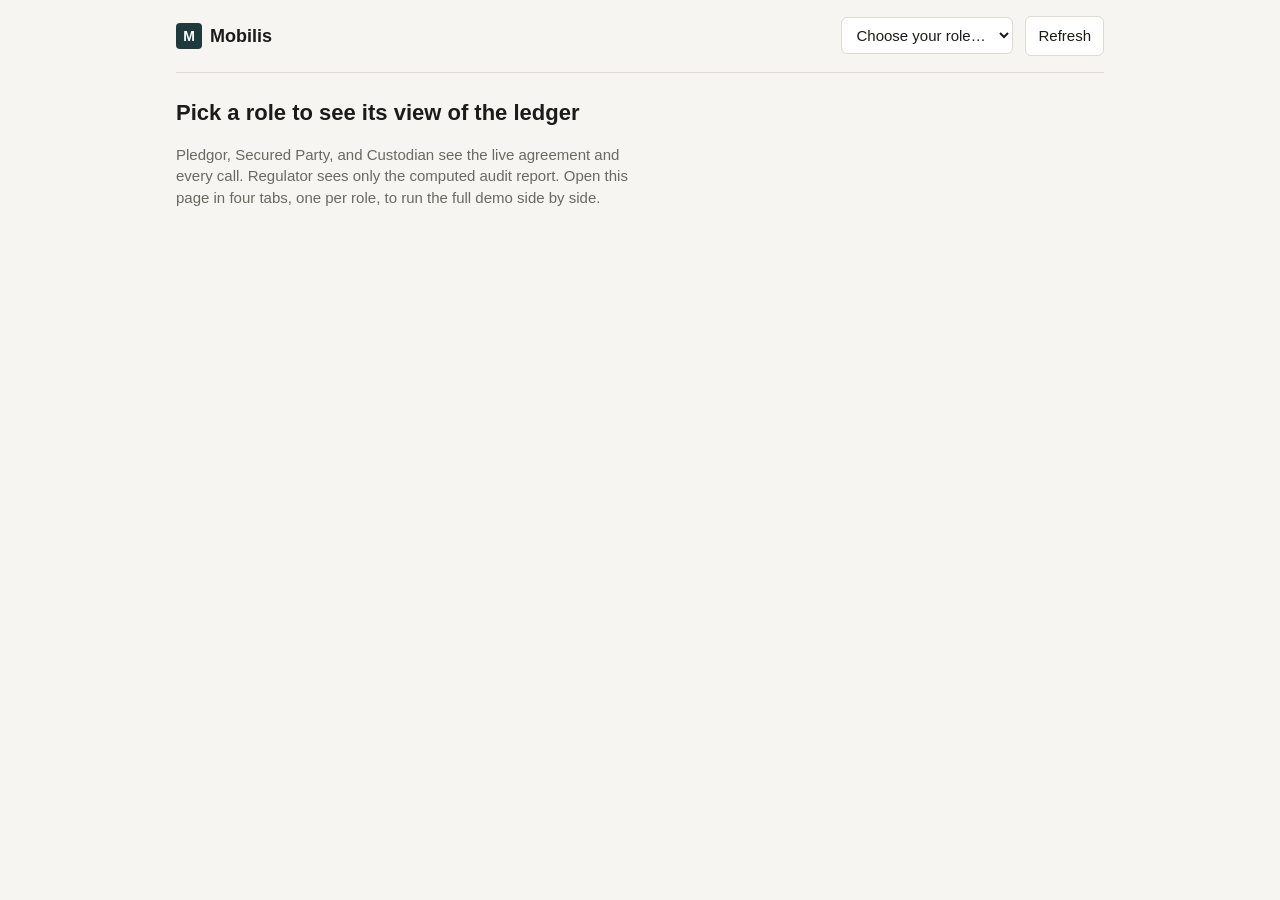
==== ui/index.html @ f4cd31e3 "Initial commit: Mobilis collateral mobility engine Daml model for an atomic, privacy-preserving coll" ====
<!doctype html>
<html lang="en">
<head>
<meta charset="utf-8">
<meta name="viewport" content="width=device-width, initial-scale=1">
<title>Mobilis</title>
<link rel="stylesheet" href="styles.css">
</head>
<body>
<div id="app"></div>
<script src="config.js"></script>
<script src="app.js"></script>
</body>
</html>
---- ui/styles.css ----
:root {
  --bg: #f6f5f2;
  --surface: #ffffff;
  --border: #dedad2;
  --text: #1c1b19;
  --muted: #6b6860;
  --accent: #1f3a3d;
  --accent-soft: #e4ece9;
  --warning-bg: #fbe9e2;
  --warning-text: #8a3b1f;
  --mono: "SF Mono", "Consolas", "Liberation Mono", monospace;
  --sans: -apple-system, "Segoe UI", Roboto, Helvetica, Arial, sans-serif;

  --pledgor: #1f5c4d;
  --securedparty: #2b4c7e;
  --custodian: #6a4a1f;
  --regulator: #6b2b5e;
}

* { box-sizing: border-box; }

html, body {
  margin: 0;
  background: var(--bg);
  color: var(--text);
  font-family: var(--sans);
  font-size: 15px;
  line-height: 1.45;
}

#app {
  max-width: 960px;
  margin: 0 auto;
  padding: 0 16px 48px;
}

/* ---- top bar ---- */

.role-bar {
  display: flex;
  align-items: center;
  gap: 12px;
  padding: 16px 0;
  flex-wrap: wrap;
  border-bottom: 1px solid var(--border);
  margin-bottom: 20px;
  position: sticky;
  top: 0;
  background: var(--bg);
  z-index: 10;
}

.brand {
  display: flex;
  align-items: center;
  gap: 8px;
  font-weight: 600;
  font-size: 18px;
  margin-right: auto;
}

.brand-mark {
  display: inline-flex;
  align-items: center;
  justify-content: center;
  width: 26px;
  height: 26px;
  background: var(--accent);
  color: #fff;
  font-size: 14px;
  font-weight: 700;
  border-radius: 4px;
}

.role-select {
  font: inherit;
  padding: 8px 10px;
  border: 1px solid var(--border);
  border-radius: 6px;
  background: var(--surface);
  color: var(--text);
  min-width: 160px;
}

.refresh-btn {
  font: inherit;
  padding: 8px 12px;
  border: 1px solid var(--border);
  border-radius: 6px;
  background: var(--surface);
  color: var(--text);
  cursor: pointer;
}

.refresh-btn:hover { background: var(--accent-soft); }

/* ---- intro / identity ---- */

.intro h1 {
  font-size: 22px;
  margin: 24px 0 8px;
}

.intro p {
  color: var(--muted);
  max-width: 56ch;
}

.identity-bar {
  display: flex;
  align-items: center;
  gap: 10px;
  margin-bottom: 12px;
}

.role-chip {
  display: inline-block;
  padding: 4px 10px;
  border-radius: 999px;
  font-size: 13px;
  font-weight: 600;
  color: #fff;
}

.role-pledgor { background: var(--pledgor); }
.role-securedparty { background: var(--securedparty); }
.role-custodian { background: var(--custodian); }
.role-regulator { background: var(--regulator); }

.busy { color: var(--muted); font-size: 13px; }

.visibility-note {
  font-size: 13px;
  color: var(--muted);
  margin: 0 0 20px;
  padding: 10px 12px;
  background: var(--accent-soft);
  border-radius: 6px;
}

.error {
  background: var(--warning-bg);
  color: var(--warning-text);
  padding: 10px 12px;
  border-radius: 6px;
  margin-bottom: 16px;
  font-size: 14px;
}

/* ---- cards ---- */

.card {
  background: var(--surface);
  border: 1px solid var(--border);
  border-radius: 8px;
  padding: 18px 20px;
  margin-bottom: 16px;
}

.card h2 {
  font-size: 15px;
  text-transform: uppercase;
  letter-spacing: 0.04em;
  color: var(--muted);
  margin: 0 0 14px;
}

.card h3 {
  font-size: 14px;
  margin: 16px 0 8px;
  color: var(--muted);
}

.empty {
  color: var(--muted);
  font-style: italic;
  margin: 0;
}

.hint {
  color: var(--muted);
  font-size: 13px;
  margin: 0 0 12px;
}

/* ---- tables ---- */

table {
  width: 100%;
  border-collapse: collapse;
  font-size: 14px;
}

table.kv th {
  text-align: left;
  color: var(--muted);
  font-weight: 500;
  padding: 4px 12px 4px 0;
  vertical-align: top;
  white-space: nowrap;
}

table.kv td {
  padding: 4px 0;
  word-break: break-word;
}

table.data th {
  text-align: left;
  border-bottom: 1px solid var(--border);
  padding: 6px 8px;
  color: var(--muted);
  font-weight: 500;
}

table.data td {
  padding: 8px;
  border-bottom: 1px solid var(--border);
}

td.num, th.num {
  text-align: right;
  font-family: var(--mono);
}

td.actions {
  display: flex;
  gap: 6px;
  flex-wrap: wrap;
}

/* ---- status ---- */

.status {
  display: inline-block;
  padding: 2px 8px;
  border-radius: 999px;
  font-size: 12px;
  font-weight: 600;
  background: #ece9e3;
  color: var(--text);
}

.status-outstanding { background: #fbf0d9; color: #7a5a10; }
.status-agreed { background: #dff0e6; color: #1f5c3f; }
.status-settled { background: var(--accent-soft); color: var(--accent); }
.status-disputed { background: var(--warning-bg); color: var(--warning-text); }

/* ---- forms ---- */

.form-row {
  display: flex;
  flex-wrap: wrap;
  gap: 8px;
  align-items: center;
  margin-bottom: 10px;
}

.form-row input,
.form-row select {
  font: inherit;
  padding: 7px 9px;
  border: 1px solid var(--border);
  border-radius: 6px;
  background: var(--surface);
  color: var(--text);
  min-width: 0;
  flex: 1 1 120px;
}

.arrow {
  color: var(--muted);
}

.field-label {
  display: block;
  font-size: 12px;
  color: var(--muted);
  margin: 4px 0 6px;
}

textarea.narrative-box {
  width: 100%;
  font: inherit;
  padding: 9px 10px;
  border: 1px solid var(--border);
  border-radius: 6px;
  background: var(--surface);
  color: var(--text);
  resize: vertical;
  margin-bottom: 10px;
}

button.action {
  font: inherit;
  padding: 7px 14px;
  border: 1px solid var(--accent);
  border-radius: 6px;
  background: var(--accent);
  color: #fff;
  cursor: pointer;
  white-space: nowrap;
}

button.action:hover { opacity: 0.9; }

button.action.secondary {
  background: transparent;
  color: var(--accent);
}

/* ---- reports ---- */

.report {
  border-top: 1px solid var(--border);
  padding-top: 14px;
  margin-top: 14px;
}

.report:first-child {
  border-top: none;
  padding-top: 0;
  margin-top: 0;
}

.report-head {
  display: flex;
  justify-content: space-between;
  align-items: baseline;
  margin-bottom: 6px;
}

.muted { color: var(--muted); font-size: 13px; }

.total {
  font-family: var(--mono);
  font-size: 16px;
  margin: 0 0 10px;
}

.warning {
  background: var(--warning-bg);
  color: var(--warning-text);
  padding: 8px 10px;
  border-radius: 6px;
  font-size: 13px;
  margin-top: 10px;
}

.narrative {
  color: var(--muted);
  font-size: 13px;
  margin-top: 10px;
}

/* ---- responsive ---- */

@media (max-width: 640px) {
  #app { padding: 0 12px 32px; }

  .role-bar {
    gap: 8px;
  }

  .brand { font-size: 16px; width: 100%; }

  .role-select { flex: 1 1 auto; }

  table.data, table.data thead, table.data tbody, table.data tr {
    display: block;
    width: 100%;
  }

  table.data thead { display: none; }

  table.data tr {
    border: 1px solid var(--border);
    border-radius: 6px;
    margin-bottom: 8px;
    padding: 8px;
  }

  table.data td {
    display: flex;
    justify-content: space-between;
    gap: 12px;
    border-bottom: none;
    padding: 4px 0;
    text-align: right;
  }

  table.data td::before {
    content: attr(data-label);
    color: var(--muted);
    text-align: left;
    font-weight: 500;
  }

  td.actions {
    justify-content: flex-end;
  }

  .form-row input, .form-row select {
    flex: 1 1 100%;
  }
}

@media (min-width: 641px) and (max-width: 900px) {
  #app { max-width: 100%; padding: 0 24px 40px; }
}
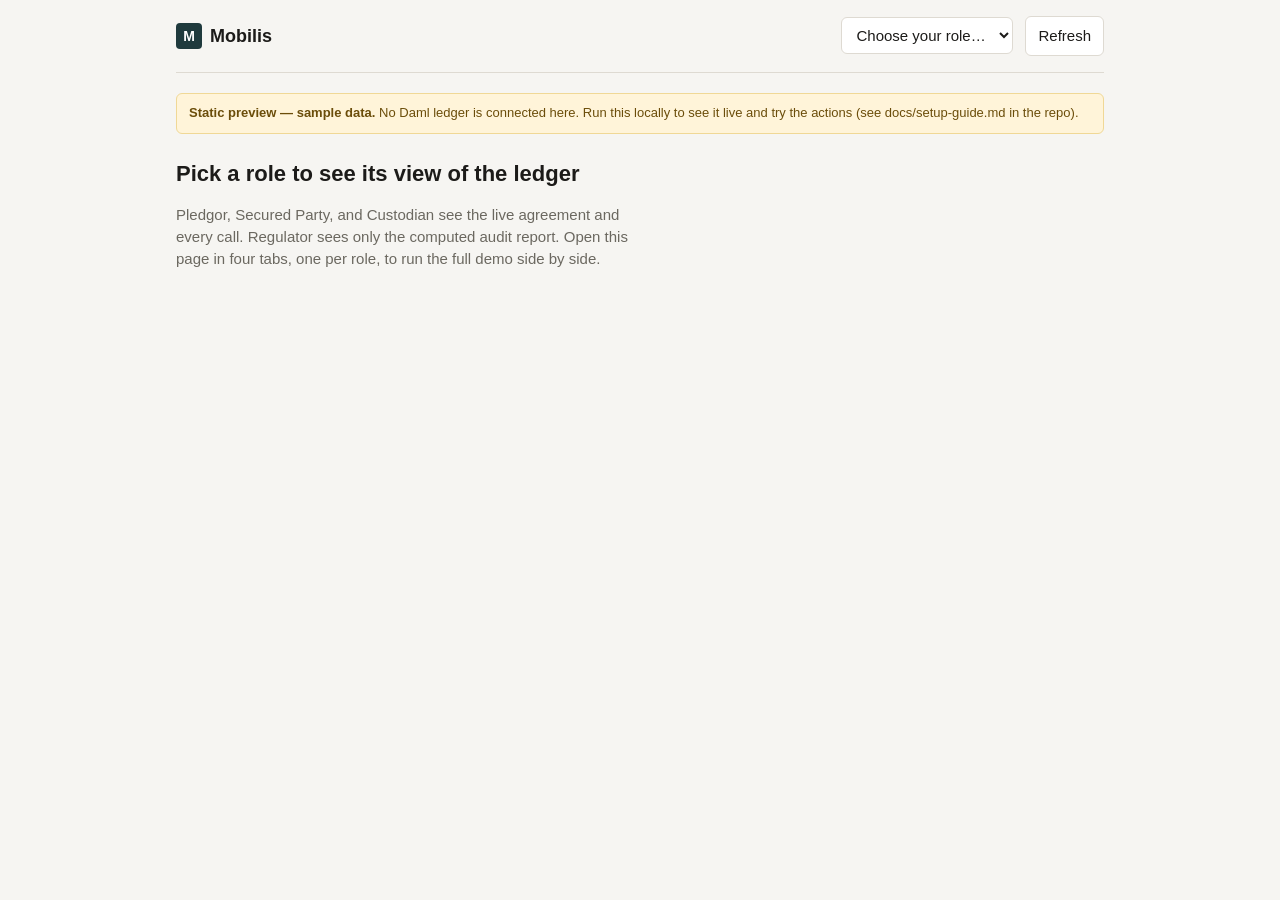
==== commit 90021784: "UI: static sample-data preview for deployments with no live ledger Falls back automatically when the" ====
--- a/ui/index.html
+++ b/ui/index.html
@@ -9,6 +9,7 @@
 <body>
 <div id="app"></div>
 <script src="config.js"></script>
+<script src="sample-data.js"></script>
 <script src="app.js"></script>
 </body>
 </html>
--- a/ui/styles.css
+++ b/ui/styles.css
@@ -138,6 +138,16 @@
   border-radius: 6px;
 }
 
+.preview-banner {
+  background: #fff4d9;
+  color: #6b4d0a;
+  border: 1px solid #f0d896;
+  padding: 10px 12px;
+  border-radius: 6px;
+  margin-bottom: 16px;
+  font-size: 13px;
+}
+
 .error {
   background: var(--warning-bg);
   color: var(--warning-text);
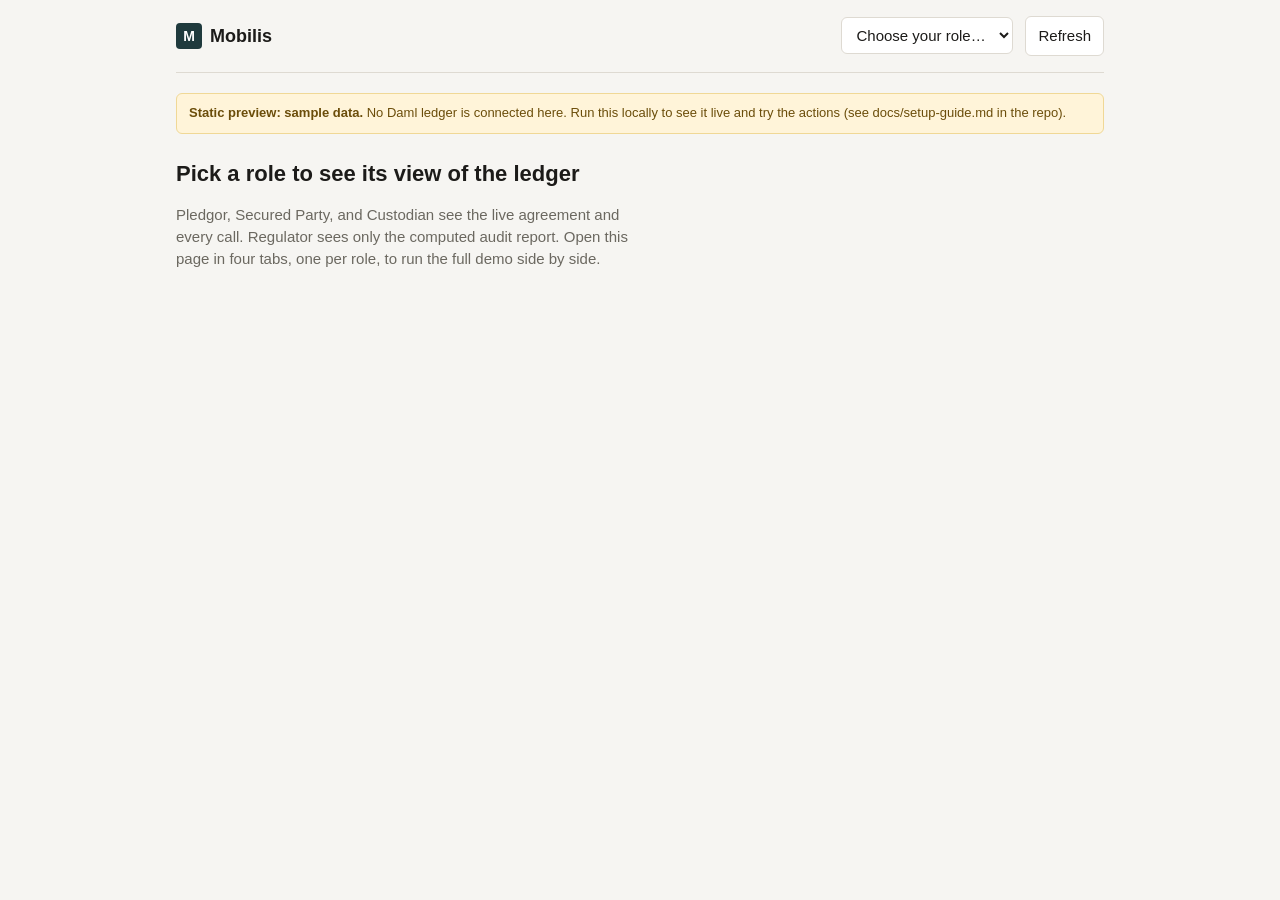
==== commit 9a06ed32: "UI + proxy: coverage view, margin call lifecycle, collateral optimiser Adds a coverage bar and new r" ====
--- a/ui/index.html
+++ b/ui/index.html
@@ -10,6 +10,7 @@
 <div id="app"></div>
 <script src="config.js"></script>
 <script src="sample-data.js"></script>
+<script src="rules.js"></script>
 <script src="app.js"></script>
 </body>
 </html>
--- a/ui/styles.css
+++ b/ui/styles.css
@@ -255,6 +255,69 @@
 .status-agreed { background: #dff0e6; color: #1f5c3f; }
 .status-settled { background: var(--accent-soft); color: var(--accent); }
 .status-disputed { background: var(--warning-bg); color: var(--warning-text); }
+.status-requested { background: #fbf0d9; color: #7a5a10; }
+.status-applied { background: #fbf0d9; color: #7a5a10; }
+.status-fulfilled { background: var(--accent-soft); color: var(--accent); }
+
+/* ---- coverage ---- */
+
+.coverage { margin: 14px 0 6px; }
+
+.coverage-figures {
+  display: flex;
+  flex-wrap: wrap;
+  gap: 6px 16px;
+  font-family: var(--mono);
+  font-size: 13px;
+  margin-bottom: 6px;
+}
+
+.coverage-bar {
+  height: 8px;
+  border-radius: 999px;
+  background: #ece9e3;
+  overflow: hidden;
+}
+
+.coverage-fill { height: 100%; background: var(--accent); }
+.coverage-short .coverage-fill { background: var(--warning-text); }
+
+.preview {
+  align-self: center;
+  font-family: var(--mono);
+  font-size: 12px;
+  color: var(--muted);
+  white-space: nowrap;
+}
+
+/* ---- suggestions ---- */
+
+.suggestion {
+  border: 1px solid var(--accent-soft);
+  border-radius: 8px;
+  padding: 10px 12px;
+  margin-top: 10px;
+}
+
+.suggestion-head {
+  display: flex;
+  flex-wrap: wrap;
+  justify-content: space-between;
+  gap: 8px;
+  align-items: baseline;
+}
+
+.suggestion p { margin: 6px 0 0; font-size: 14px; }
+.suggestion .action { margin-top: 10px; }
+
+.ruled-out {
+  margin: 4px 0 0;
+  padding-left: 18px;
+  font-size: 13px;
+  color: var(--muted);
+}
+
+.form-row .grow { flex: 1 1 220px; }
 
 /* ---- forms ---- */
 
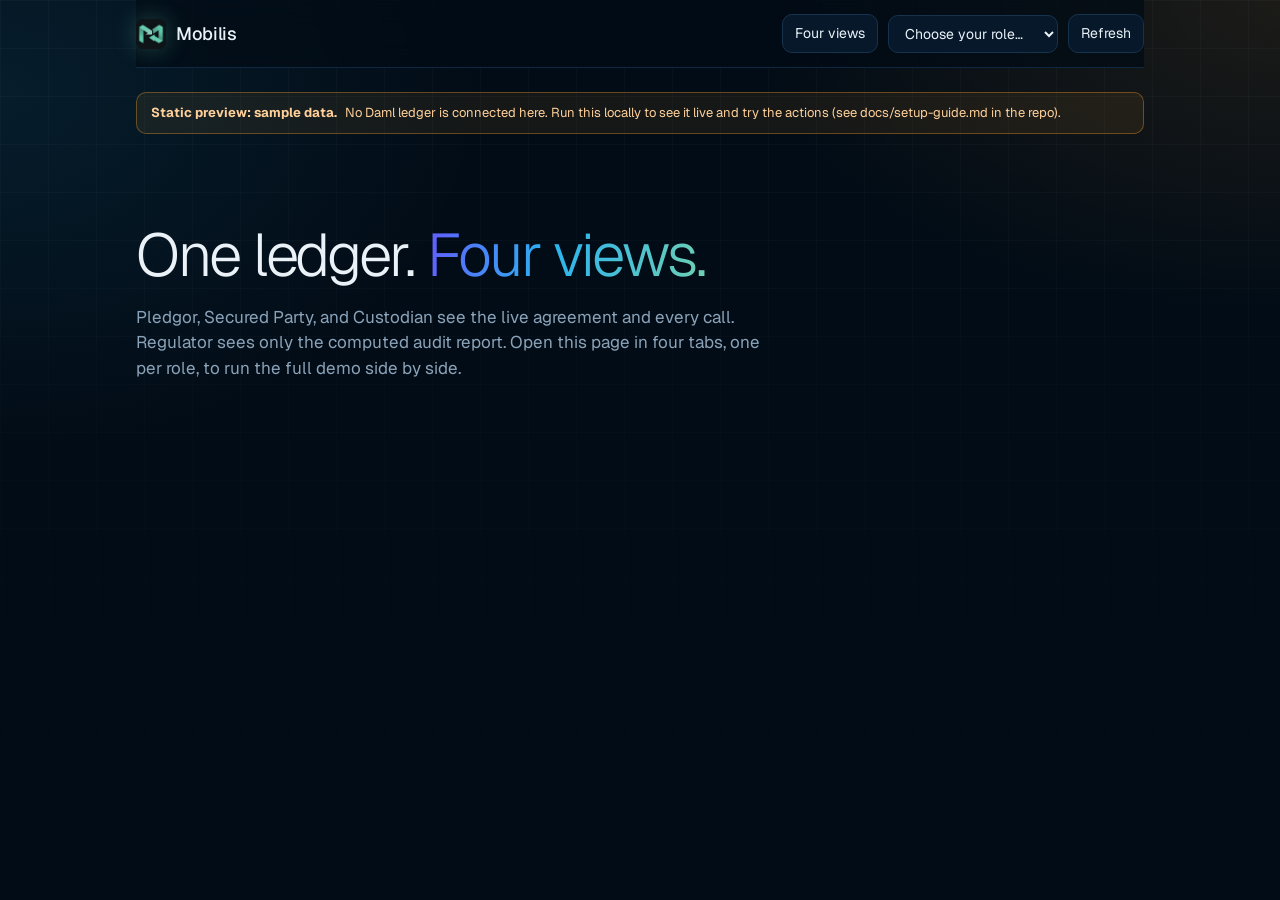
==== commit dab9990a: "New design system, landing page, logo, roadmap and FAQ - "Control room" design drawn from HQLAx, Str" ====
--- a/ui/index.html
+++ b/ui/index.html
@@ -3,7 +3,12 @@
 <head>
 <meta charset="utf-8">
 <meta name="viewport" content="width=device-width, initial-scale=1">
-<title>Mobilis</title>
+<title>Mobilis · live ledger</title>
+<meta name="theme-color" content="#020c16">
+<link rel="icon" type="image/png" href="media/favicon.png">
+<link rel="preconnect" href="https://fonts.googleapis.com">
+<link rel="preconnect" href="https://fonts.gstatic.com" crossorigin>
+<link rel="stylesheet" href="https://fonts.googleapis.com/css2?family=Geist:wght@300..600&family=Geist+Mono:wght@400;500&display=swap">
 <link rel="stylesheet" href="styles.css">
 </head>
 <body>
--- a/ui/styles.css
+++ b/ui/styles.css
@@ -1,302 +1,586 @@
+/*
+ * Mobilis design system: "control room".
+ *
+ * Built from four references:
+ *   HQLAx       deep navy base, cyan, large light-weight headlines
+ *   Stripe      light display type with tight tracking, gradient ribbon,
+ *               numbers that tick live
+ *   Bloomberg   dense data, monospace figures, amber for anything live
+ *   Digital Asset (Canton) near-black stage and radiating sunburst
+ *   The logo's mint (#6fd0b2) is the "verified by the ledger" colour.
+ */
+
 :root {
-  --bg: #f6f5f2;
-  --surface: #ffffff;
-  --border: #dedad2;
-  --text: #1c1b19;
-  --muted: #6b6860;
-  --accent: #1f3a3d;
-  --accent-soft: #e4ece9;
-  --warning-bg: #fbe9e2;
-  --warning-text: #8a3b1f;
-  --mono: "SF Mono", "Consolas", "Liberation Mono", monospace;
-  --sans: -apple-system, "Segoe UI", Roboto, Helvetica, Arial, sans-serif;
-
-  --pledgor: #1f5c4d;
-  --securedparty: #2b4c7e;
-  --custodian: #6a4a1f;
-  --regulator: #6b2b5e;
+  --bg: #020c16;
+  --bg-2: #041424;
+  --surface: #06182a;
+  --surface-2: #0a2136;
+  --line: #16334e;
+  --line-soft: #0f2840;
+  --text: #eaf2f8;
+  --muted: #8ba3b9;
+  --faint: #5d7a92;
+
+  --cyan: #2bb3f0;
+  --cyan-deep: #0093d7;
+  --amber: #ffa028;
+  --lime: #6fd0b2;
+  --orange: #f06a35;
+  --indigo: #7a73ff;
+
+  --ribbon: linear-gradient(100deg, #635bff 0%, #2bb3f0 45%, #6fd0b2 100%);
+
+  --pledgor: var(--cyan);
+  --securedparty: var(--indigo);
+  --custodian: var(--amber);
+  --regulator: var(--lime);
+
+  --sans: "Geist", "Inter", -apple-system, "Segoe UI", Roboto, Helvetica, Arial, sans-serif;
+  --mono: "Geist Mono", "JetBrains Mono", "SF Mono", Consolas, monospace;
+
+  --radius: 14px;
+  --ease: cubic-bezier(0.2, 0.8, 0.2, 1);
 }
 
 * { box-sizing: border-box; }
 
 html, body {
   margin: 0;
-  background: var(--bg);
   color: var(--text);
   font-family: var(--sans);
   font-size: 15px;
-  line-height: 1.45;
+  line-height: 1.5;
+  -webkit-font-smoothing: antialiased;
+}
+
+body {
+  min-height: 100vh;
+  background:
+    radial-gradient(900px 520px at 100% 0%, rgba(255, 160, 40, 0.10), transparent 60%),
+    radial-gradient(800px 600px at 0% 10%, rgba(43, 179, 240, 0.10), transparent 60%),
+    var(--bg);
+  background-attachment: fixed;
+}
+
+/* A faint ledger grid behind everything. */
+body::before {
+  content: "";
+  position: fixed;
+  inset: 0;
+  pointer-events: none;
+  background-image:
+    linear-gradient(rgba(139, 163, 185, 0.05) 1px, transparent 1px),
+    linear-gradient(90deg, rgba(139, 163, 185, 0.05) 1px, transparent 1px);
+  background-size: 48px 48px;
+  mask-image: linear-gradient(to bottom, black, transparent 85%);
 }
 
 #app {
-  max-width: 960px;
+  position: relative;
+  max-width: 1040px;
   margin: 0 auto;
-  padding: 0 16px 48px;
-}
+  padding: 0 16px 64px;
+}
+
+::selection { background: rgba(43, 179, 240, 0.35); }
+
+a { color: var(--cyan); }
 
 /* ---- top bar ---- */
 
 .role-bar {
+  display: flex;
+  align-items: center;
+  gap: 10px;
+  padding: 14px 0;
+  flex-wrap: wrap;
+  margin-bottom: 24px;
+  position: sticky;
+  top: 0;
+  z-index: 10;
+  background: rgba(2, 12, 22, 0.72);
+  backdrop-filter: blur(14px);
+  -webkit-backdrop-filter: blur(14px);
+  border-bottom: 1px solid var(--line-soft);
+}
+
+.brand {
+  display: flex;
+  align-items: center;
+  gap: 10px;
+  font-weight: 500;
+  font-size: 18px;
+  letter-spacing: -0.02em;
+  margin-right: auto;
+  color: var(--text);
+  text-decoration: none;
+}
+
+.brand-mark {
+  display: inline-grid;
+  place-items: center;
+  width: 30px;
+  height: 30px;
+  border-radius: 8px;
+  background: var(--ribbon);
+  color: #03121f;
+  font-size: 15px;
+  font-weight: 700;
+  box-shadow: 0 0 24px rgba(43, 179, 240, 0.35);
+}
+
+.role-select,
+.refresh-btn,
+.nav-link {
+  font: inherit;
+  font-size: 14px;
+  padding: 8px 12px;
+  border: 1px solid var(--line);
+  border-radius: 10px;
+  background: var(--surface);
+  color: var(--text);
+  text-decoration: none;
+  transition: border-color 0.2s, background 0.2s;
+}
+
+.role-select { min-width: 170px; }
+.refresh-btn, .nav-link { cursor: pointer; }
+.refresh-btn:hover, .nav-link:hover, .role-select:hover { border-color: var(--cyan-deep); }
+
+/* ---- intro ---- */
+
+.intro { padding: 72px 0 32px; }
+
+.intro h1 {
+  font-size: clamp(34px, 6vw, 60px);
+  font-weight: 300;
+  letter-spacing: -0.035em;
+  line-height: 1.05;
+  margin: 0 0 18px;
+  max-width: 16ch;
+}
+
+.intro h1 span {
+  background: var(--ribbon);
+  -webkit-background-clip: text;
+  background-clip: text;
+  color: transparent;
+}
+
+.intro p {
+  color: var(--muted);
+  font-size: 17px;
+  max-width: 58ch;
+}
+
+/* ---- identity ---- */
+
+.identity-bar {
   display: flex;
   align-items: center;
   gap: 12px;
-  padding: 16px 0;
-  flex-wrap: wrap;
-  border-bottom: 1px solid var(--border);
-  margin-bottom: 20px;
-  position: sticky;
-  top: 0;
-  background: var(--bg);
-  z-index: 10;
-}
-
-.brand {
-  display: flex;
+  margin-bottom: 14px;
+}
+
+.role-chip {
+  display: inline-flex;
   align-items: center;
   gap: 8px;
-  font-weight: 600;
-  font-size: 18px;
-  margin-right: auto;
-}
-
-.brand-mark {
-  display: inline-flex;
-  align-items: center;
-  justify-content: center;
-  width: 26px;
-  height: 26px;
-  background: var(--accent);
-  color: #fff;
+  padding: 5px 12px 5px 10px;
+  border-radius: 999px;
+  font-size: 13px;
+  font-weight: 500;
+  border: 1px solid currentColor;
+  background: rgba(255, 255, 255, 0.02);
+}
+
+.role-chip::before {
+  content: "";
+  width: 7px;
+  height: 7px;
+  border-radius: 50%;
+  background: currentColor;
+  box-shadow: 0 0 10px currentColor;
+}
+
+.role-pledgor { color: var(--pledgor); }
+.role-securedparty { color: var(--securedparty); }
+.role-custodian { color: var(--custodian); }
+.role-regulator { color: var(--regulator); }
+
+.busy {
+  color: var(--amber);
+  font-family: var(--mono);
+  font-size: 12px;
+  letter-spacing: 0.06em;
+  text-transform: uppercase;
+  animation: pulse 1.2s ease-in-out infinite;
+}
+
+.visibility-note {
+  font-size: 13px;
+  color: var(--muted);
+  margin: 0 0 22px;
+  padding: 10px 14px;
+  border: 1px dashed var(--line);
+  border-radius: 10px;
+  background: rgba(10, 33, 54, 0.4);
+}
+
+.preview-banner {
+  display: flex;
+  flex-wrap: wrap;
+  gap: 4px 8px;
+  background: rgba(255, 160, 40, 0.08);
+  color: #ffd09a;
+  border: 1px solid rgba(255, 160, 40, 0.35);
+  padding: 10px 14px;
+  border-radius: 10px;
+  margin-bottom: 18px;
+  font-size: 13px;
+}
+
+/* The ledger saying no: a firm, readable guardrail, not a crash. */
+.error {
+  position: relative;
+  background: rgba(240, 106, 53, 0.08);
+  color: #ffc2a8;
+  border: 1px solid rgba(240, 106, 53, 0.45);
+  border-left: 4px solid var(--orange);
+  padding: 12px 14px 12px 16px;
+  border-radius: 10px;
+  margin-bottom: 18px;
   font-size: 14px;
-  font-weight: 700;
-  border-radius: 4px;
-}
-
-.role-select {
-  font: inherit;
-  padding: 8px 10px;
-  border: 1px solid var(--border);
-  border-radius: 6px;
-  background: var(--surface);
-  color: var(--text);
-  min-width: 160px;
-}
-
-.refresh-btn {
-  font: inherit;
-  padding: 8px 12px;
-  border: 1px solid var(--border);
-  border-radius: 6px;
-  background: var(--surface);
-  color: var(--text);
-  cursor: pointer;
-}
-
-.refresh-btn:hover { background: var(--accent-soft); }
-
-/* ---- intro / identity ---- */
-
-.intro h1 {
-  font-size: 22px;
-  margin: 24px 0 8px;
-}
-
-.intro p {
-  color: var(--muted);
-  max-width: 56ch;
-}
-
-.identity-bar {
+  animation: refuse 0.45s var(--ease);
+}
+
+.error-title {
+  display: block;
+  font-family: var(--mono);
+  font-size: 11px;
+  letter-spacing: 0.12em;
+  text-transform: uppercase;
+  color: var(--orange);
+  margin-bottom: 4px;
+}
+
+.error.info {
+  background: rgba(43, 179, 240, 0.07);
+  color: #bfe6fa;
+  border-color: rgba(43, 179, 240, 0.35);
+  border-left-color: var(--cyan);
+  animation: none;
+}
+
+/* ---- cards ---- */
+
+.card {
+  position: relative;
+  background: linear-gradient(180deg, rgba(10, 33, 54, 0.85), rgba(6, 24, 42, 0.85));
+  border: 1px solid var(--line);
+  border-radius: var(--radius);
+  padding: 20px 22px;
+  margin-bottom: 16px;
+  box-shadow: inset 0 1px 0 rgba(255, 255, 255, 0.04), 0 20px 40px -24px rgba(0, 0, 0, 0.6);
+}
+
+.entering .card { animation: rise 0.6s var(--ease) both; }
+.entering .card:nth-of-type(2) { animation-delay: 0.05s; }
+.entering .card:nth-of-type(3) { animation-delay: 0.1s; }
+.entering .card:nth-of-type(4) { animation-delay: 0.15s; }
+.entering .card:nth-of-type(5) { animation-delay: 0.2s; }
+.entering .card:nth-of-type(6) { animation-delay: 0.25s; }
+
+.card h2 {
   display: flex;
   align-items: center;
   gap: 10px;
-  margin-bottom: 12px;
-}
-
-.role-chip {
-  display: inline-block;
-  padding: 4px 10px;
-  border-radius: 999px;
-  font-size: 13px;
-  font-weight: 600;
-  color: #fff;
-}
-
-.role-pledgor { background: var(--pledgor); }
-.role-securedparty { background: var(--securedparty); }
-.role-custodian { background: var(--custodian); }
-.role-regulator { background: var(--regulator); }
-
-.busy { color: var(--muted); font-size: 13px; }
-
-.visibility-note {
-  font-size: 13px;
-  color: var(--muted);
-  margin: 0 0 20px;
-  padding: 10px 12px;
-  background: var(--accent-soft);
-  border-radius: 6px;
-}
-
-.preview-banner {
-  background: #fff4d9;
-  color: #6b4d0a;
-  border: 1px solid #f0d896;
-  padding: 10px 12px;
-  border-radius: 6px;
-  margin-bottom: 16px;
-  font-size: 13px;
-}
-
-.error {
-  background: var(--warning-bg);
-  color: var(--warning-text);
-  padding: 10px 12px;
-  border-radius: 6px;
-  margin-bottom: 16px;
-  font-size: 14px;
-}
-
-/* ---- cards ---- */
-
-.card {
-  background: var(--surface);
-  border: 1px solid var(--border);
-  border-radius: 8px;
-  padding: 18px 20px;
-  margin-bottom: 16px;
-}
-
-.card h2 {
-  font-size: 15px;
+  font-family: var(--mono);
+  font-size: 12px;
+  font-weight: 500;
   text-transform: uppercase;
-  letter-spacing: 0.04em;
-  color: var(--muted);
+  letter-spacing: 0.14em;
+  color: var(--muted);
+  margin: 0 0 16px;
+}
+
+.card h2::before {
+  content: "";
+  width: 6px;
+  height: 6px;
+  border-radius: 2px;
+  background: var(--cyan);
+}
+
+.card h3 {
+  font-size: 13px;
+  font-weight: 500;
+  margin: 20px 0 8px;
+  color: var(--muted);
+}
+
+.empty {
+  color: var(--faint);
+  margin: 0;
+}
+
+.hint {
+  color: var(--muted);
+  font-size: 13px;
   margin: 0 0 14px;
-}
-
-.card h3 {
-  font-size: 14px;
-  margin: 16px 0 8px;
-  color: var(--muted);
-}
-
-.empty {
-  color: var(--muted);
-  font-style: italic;
-  margin: 0;
-}
-
-.hint {
-  color: var(--muted);
-  font-size: 13px;
-  margin: 0 0 12px;
+  max-width: 80ch;
 }
 
 /* ---- tables ---- */
 
-table {
+table.kv, table.data {
   width: 100%;
   border-collapse: collapse;
   font-size: 14px;
 }
 
-table.kv th {
+.kv th {
   text-align: left;
-  color: var(--muted);
-  font-weight: 500;
-  padding: 4px 12px 4px 0;
+  color: var(--faint);
+  font-weight: 400;
+  padding: 5px 16px 5px 0;
   vertical-align: top;
   white-space: nowrap;
 }
 
-table.kv td {
-  padding: 4px 0;
+.kv td {
+  padding: 5px 0;
   word-break: break-word;
 }
 
-table.data th {
+.data th {
   text-align: left;
-  border-bottom: 1px solid var(--border);
-  padding: 6px 8px;
-  color: var(--muted);
+  border-bottom: 1px solid var(--line);
+  padding: 8px;
+  color: var(--faint);
+  font-family: var(--mono);
+  font-size: 11px;
   font-weight: 500;
-}
-
-table.data td {
-  padding: 8px;
-  border-bottom: 1px solid var(--border);
-}
-
-td.num, th.num {
+  text-transform: uppercase;
+  letter-spacing: 0.1em;
+}
+
+.data td {
+  padding: 10px 8px;
+  border-bottom: 1px solid var(--line-soft);
+}
+
+.data tbody tr { transition: background 0.2s; }
+.data tbody tr:hover { background: rgba(43, 179, 240, 0.04); }
+.data tr.flash { animation: flash 1.6s var(--ease); }
+
+.num {
   text-align: right;
   font-family: var(--mono);
-}
-
-td.actions {
+  font-variant-numeric: tabular-nums;
+}
+
+.actions {
   display: flex;
   gap: 6px;
   flex-wrap: wrap;
+  justify-content: flex-end;
 }
 
 /* ---- status ---- */
 
 .status {
-  display: inline-block;
-  padding: 2px 8px;
+  display: inline-flex;
+  align-items: center;
+  gap: 6px;
+  padding: 3px 10px;
   border-radius: 999px;
+  font-family: var(--mono);
+  font-size: 11px;
+  font-weight: 500;
+  letter-spacing: 0.06em;
+  text-transform: uppercase;
+  border: 1px solid currentColor;
+  color: var(--muted);
+}
+
+.status-outstanding, .status-requested { color: var(--amber); }
+.status-agreed, .status-applied { color: var(--cyan); }
+.status-settled, .status-fulfilled { color: var(--lime); }
+.status-disputed { color: var(--orange); }
+
+.status-outstanding::before, .status-requested::before, .status-applied::before {
+  content: "";
+  width: 6px;
+  height: 6px;
+  border-radius: 50%;
+  background: currentColor;
+  animation: pulse 1.4s ease-in-out infinite;
+}
+
+/* ---- coverage ---- */
+
+.coverage {
+  margin: 18px 0 8px;
+  padding: 16px 18px;
+  border-radius: 12px;
+  border: 1px solid var(--line);
+  background: rgba(2, 12, 22, 0.5);
+}
+
+.coverage-figures {
+  display: flex;
+  flex-wrap: wrap;
+  align-items: baseline;
+  gap: 6px 22px;
+  font-family: var(--mono);
+  font-size: 13px;
+  color: var(--muted);
+  margin-bottom: 12px;
+}
+
+.coverage-figures strong {
+  margin-left: auto;
+  font-size: 30px;
+  font-weight: 400;
+  letter-spacing: -0.02em;
+  color: var(--lime);
+  font-variant-numeric: tabular-nums;
+}
+
+.coverage-short .coverage-figures strong { color: var(--orange); }
+
+.coverage-bar {
+  position: relative;
+  height: 10px;
+  border-radius: 999px;
+  background: var(--line-soft);
+  overflow: hidden;
+}
+
+.coverage-fill {
+  position: relative;
+  height: 100%;
+  border-radius: 999px;
+  background: linear-gradient(90deg, var(--cyan-deep), var(--lime));
+  transition: width 1.1s var(--ease);
+  overflow: hidden;
+}
+
+.coverage-fill::after {
+  content: "";
+  position: absolute;
+  inset: 0;
+  background: linear-gradient(90deg, transparent, rgba(255, 255, 255, 0.35), transparent);
+  transform: translateX(-100%);
+  animation: shimmer 2.4s ease-in-out infinite;
+}
+
+.coverage-short .coverage-fill { background: linear-gradient(90deg, #b8401a, var(--orange)); }
+
+.coverage .warning { margin-bottom: 0; }
+
+/* ---- forms and buttons ---- */
+
+.form-row {
+  display: flex;
+  gap: 8px;
+  margin-bottom: 10px;
+  flex-wrap: wrap;
+  align-items: center;
+}
+
+.form-row input,
+.form-row select,
+.narrative-box {
+  font: inherit;
+  font-size: 14px;
+  padding: 9px 12px;
+  border: 1px solid var(--line);
+  border-radius: 10px;
+  background: rgba(2, 12, 22, 0.6);
+  color: var(--text);
+  flex: 1 1 140px;
+  min-width: 0;
+  transition: border-color 0.2s, box-shadow 0.2s;
+}
+
+.form-row input:focus,
+.form-row select:focus,
+.narrative-box:focus {
+  outline: none;
+  border-color: var(--cyan);
+  box-shadow: 0 0 0 3px rgba(43, 179, 240, 0.18);
+}
+
+.form-row .grow { flex: 1 1 260px; }
+
+.narrative-box {
+  width: 100%;
+  display: block;
+  resize: vertical;
+  margin-bottom: 10px;
+}
+
+.field-label {
+  display: block;
   font-size: 12px;
-  font-weight: 600;
-  background: #ece9e3;
-  color: var(--text);
-}
-
-.status-outstanding { background: #fbf0d9; color: #7a5a10; }
-.status-agreed { background: #dff0e6; color: #1f5c3f; }
-.status-settled { background: var(--accent-soft); color: var(--accent); }
-.status-disputed { background: var(--warning-bg); color: var(--warning-text); }
-.status-requested { background: #fbf0d9; color: #7a5a10; }
-.status-applied { background: #fbf0d9; color: #7a5a10; }
-.status-fulfilled { background: var(--accent-soft); color: var(--accent); }
-
-/* ---- coverage ---- */
-
-.coverage { margin: 14px 0 6px; }
-
-.coverage-figures {
-  display: flex;
-  flex-wrap: wrap;
-  gap: 6px 16px;
-  font-family: var(--mono);
-  font-size: 13px;
-  margin-bottom: 6px;
-}
-
-.coverage-bar {
-  height: 8px;
-  border-radius: 999px;
-  background: #ece9e3;
-  overflow: hidden;
-}
-
-.coverage-fill { height: 100%; background: var(--accent); }
-.coverage-short .coverage-fill { background: var(--warning-text); }
+  color: var(--muted);
+  margin: 6px 0 6px;
+}
+
+.arrow { color: var(--faint); font-family: var(--mono); }
 
 .preview {
   align-self: center;
   font-family: var(--mono);
   font-size: 12px;
-  color: var(--muted);
+  color: var(--lime);
   white-space: nowrap;
 }
 
-/* ---- suggestions ---- */
+.action {
+  font: inherit;
+  font-size: 13px;
+  font-weight: 500;
+  padding: 9px 14px;
+  border: 1px solid transparent;
+  border-radius: 10px;
+  background: var(--cyan);
+  color: #03121f;
+  cursor: pointer;
+  white-space: nowrap;
+  transition: transform 0.15s var(--ease), box-shadow 0.2s, background 0.2s;
+}
+
+.action:hover {
+  transform: translateY(-1px);
+  box-shadow: 0 8px 24px -8px rgba(43, 179, 240, 0.7);
+}
+
+.action:active { transform: translateY(0); }
+
+.action.secondary {
+  background: transparent;
+  color: var(--text);
+  border-color: var(--line);
+}
+
+.action.secondary:hover {
+  border-color: var(--cyan-deep);
+  box-shadow: none;
+}
+
+/* ---- optimiser ---- */
 
 .suggestion {
-  border: 1px solid var(--accent-soft);
-  border-radius: 8px;
-  padding: 10px 12px;
-  margin-top: 10px;
+  position: relative;
+  border: 1px solid rgba(111, 208, 178, 0.35);
+  border-radius: 12px;
+  padding: 14px 16px;
+  margin-top: 12px;
+  background: linear-gradient(135deg, rgba(111, 208, 178, 0.07), rgba(43, 179, 240, 0.05));
+  animation: rise 0.5s var(--ease) both;
 }
 
 .suggestion-head {
@@ -307,90 +591,38 @@
   align-items: baseline;
 }
 
-.suggestion p { margin: 6px 0 0; font-size: 14px; }
-.suggestion .action { margin-top: 10px; }
+.suggestion-head strong { font-weight: 500; }
+.suggestion p { margin: 6px 0 0; font-size: 14px; color: var(--muted); }
+.suggestion .action { margin-top: 12px; background: var(--lime); }
+.suggestion .action:hover { box-shadow: 0 8px 24px -8px rgba(111, 208, 178, 0.7); }
 
 .ruled-out {
-  margin: 4px 0 0;
-  padding-left: 18px;
-  font-size: 13px;
-  color: var(--muted);
-}
-
-.form-row .grow { flex: 1 1 220px; }
-
-/* ---- forms ---- */
-
-.form-row {
-  display: flex;
-  flex-wrap: wrap;
-  gap: 8px;
-  align-items: center;
-  margin-bottom: 10px;
-}
-
-.form-row input,
-.form-row select {
-  font: inherit;
-  padding: 7px 9px;
-  border: 1px solid var(--border);
-  border-radius: 6px;
-  background: var(--surface);
-  color: var(--text);
-  min-width: 0;
-  flex: 1 1 120px;
-}
-
-.arrow {
-  color: var(--muted);
-}
-
-.field-label {
-  display: block;
-  font-size: 12px;
-  color: var(--muted);
-  margin: 4px 0 6px;
-}
-
-textarea.narrative-box {
-  width: 100%;
-  font: inherit;
-  padding: 9px 10px;
-  border: 1px solid var(--border);
-  border-radius: 6px;
-  background: var(--surface);
-  color: var(--text);
-  resize: vertical;
-  margin-bottom: 10px;
-}
-
-button.action {
-  font: inherit;
-  padding: 7px 14px;
-  border: 1px solid var(--accent);
-  border-radius: 6px;
-  background: var(--accent);
-  color: #fff;
-  cursor: pointer;
-  white-space: nowrap;
-}
-
-button.action:hover { opacity: 0.9; }
-
-button.action.secondary {
-  background: transparent;
-  color: var(--accent);
-}
+  list-style: none;
+  margin: 6px 0 0;
+  padding: 0;
+  font-size: 13px;
+}
+
+.ruled-out li {
+  padding: 7px 10px;
+  margin-top: 6px;
+  border-radius: 8px;
+  border: 1px solid rgba(240, 106, 53, 0.25);
+  color: #f3b89f;
+  background: rgba(240, 106, 53, 0.05);
+}
+
+.ruled-out li::before { content: "✕  "; color: var(--orange); }
 
 /* ---- reports ---- */
 
 .report {
-  border-top: 1px solid var(--border);
-  padding-top: 14px;
-  margin-top: 14px;
-}
-
-.report:first-child {
+  border-top: 1px solid var(--line);
+  padding-top: 16px;
+  margin-top: 16px;
+}
+
+.report:first-of-type {
   border-top: none;
   padding-top: 0;
   margin-top: 0;
@@ -400,60 +632,92 @@
   display: flex;
   justify-content: space-between;
   align-items: baseline;
-  margin-bottom: 6px;
+  margin-bottom: 8px;
+}
+
+.report-head strong {
+  font-weight: 500;
+  letter-spacing: -0.01em;
 }
 
 .muted { color: var(--muted); font-size: 13px; }
 
 .total {
   font-family: var(--mono);
-  font-size: 16px;
-  margin: 0 0 10px;
+  font-size: 15px;
+  margin: 0 0 12px;
+  color: var(--text);
+  font-variant-numeric: tabular-nums;
 }
 
 .warning {
-  background: var(--warning-bg);
-  color: var(--warning-text);
-  padding: 8px 10px;
-  border-radius: 6px;
+  background: rgba(240, 106, 53, 0.08);
+  color: #ffc2a8;
+  border: 1px solid rgba(240, 106, 53, 0.35);
+  padding: 8px 12px;
+  border-radius: 8px;
   font-size: 13px;
   margin-top: 10px;
 }
 
 .narrative {
-  color: var(--muted);
-  font-size: 13px;
-  margin-top: 10px;
-}
-
-/* ---- responsive ---- */
+  margin: 12px 0 0;
+  padding-left: 12px;
+  border-left: 2px solid var(--lime);
+  color: var(--muted);
+}
+
+/* ---- motion ---- */
+
+@keyframes rise {
+  from { opacity: 0; transform: translateY(10px); }
+  to { opacity: 1; transform: none; }
+}
+
+@keyframes pulse {
+  0%, 100% { opacity: 1; }
+  50% { opacity: 0.35; }
+}
+
+@keyframes shimmer {
+  0% { transform: translateX(-100%); }
+  60%, 100% { transform: translateX(100%); }
+}
+
+@keyframes refuse {
+  0% { transform: translateX(0); }
+  20% { transform: translateX(-6px); }
+  40% { transform: translateX(5px); }
+  60% { transform: translateX(-3px); }
+  80% { transform: translateX(2px); }
+  100% { transform: translateX(0); }
+}
+
+@keyframes flash {
+  0% { background: rgba(111, 208, 178, 0.22); }
+  100% { background: transparent; }
+}
+
+@media (prefers-reduced-motion: reduce) {
+  *, *::before, *::after { animation: none !important; transition: none !important; }
+}
+
+/* ---- phone width: tables collapse into label/value cards ---- */
 
 @media (max-width: 640px) {
-  #app { padding: 0 12px 32px; }
-
-  .role-bar {
-    gap: 8px;
+  .intro { padding-top: 40px; }
+  .card { padding: 16px; }
+  .coverage-figures strong { margin-left: 0; width: 100%; }
+
+  .data thead { display: none; }
+  .data, .data tbody, .data tr, .data td { display: block; width: 100%; }
+  .data tr {
+    border: 1px solid var(--line-soft);
+    border-radius: 10px;
+    padding: 8px 10px;
+    margin-bottom: 8px;
   }
-
-  .brand { font-size: 16px; width: 100%; }
-
-  .role-select { flex: 1 1 auto; }
-
-  table.data, table.data thead, table.data tbody, table.data tr {
-    display: block;
-    width: 100%;
-  }
-
-  table.data thead { display: none; }
-
-  table.data tr {
-    border: 1px solid var(--border);
-    border-radius: 6px;
-    margin-bottom: 8px;
-    padding: 8px;
-  }
-
-  table.data td {
+  .data td {
     display: flex;
     justify-content: space-between;
     gap: 12px;
@@ -461,23 +725,29 @@
     padding: 4px 0;
     text-align: right;
   }
-
-  table.data td::before {
+  .data td::before {
     content: attr(data-label);
-    color: var(--muted);
+    color: var(--faint);
+    font-size: 12px;
     text-align: left;
-    font-weight: 500;
   }
-
-  td.actions {
-    justify-content: flex-end;
-  }
-
-  .form-row input, .form-row select {
-    flex: 1 1 100%;
-  }
-}
-
-@media (min-width: 641px) and (max-width: 900px) {
-  #app { max-width: 100%; padding: 0 24px 40px; }
-}
+  .data td.actions { justify-content: flex-end; }
+  .data td.actions::before { content: none; }
+  .form-row .action { flex: 1 1 100%; }
+}
+
+/* Inside the four-view demo wall, the page is one quadrant: hide the
+   top bar's navigation (the wall already labels each role). */
+.embedded .nav-link,
+.embedded .refresh-btn,
+.embedded .role-select { display: none; }
+
+/* The real logo mark replaces the placeholder tile. */
+img.brand-mark { display: block; object-fit: cover; background: none; box-shadow: 0 0 24px rgba(111, 208, 178, 0.3); }
+
+/* Four live views at once is heavy: inside the demo wall, drop the
+   costliest effects (blur, fixed grid, shimmer). The standalone app keeps them. */
+body.embedded { background-attachment: scroll; }
+body.embedded::before { display: none; }
+.embedded .role-bar { backdrop-filter: none; -webkit-backdrop-filter: none; background: var(--bg); }
+.embedded .coverage-fill::after { animation: none; }
